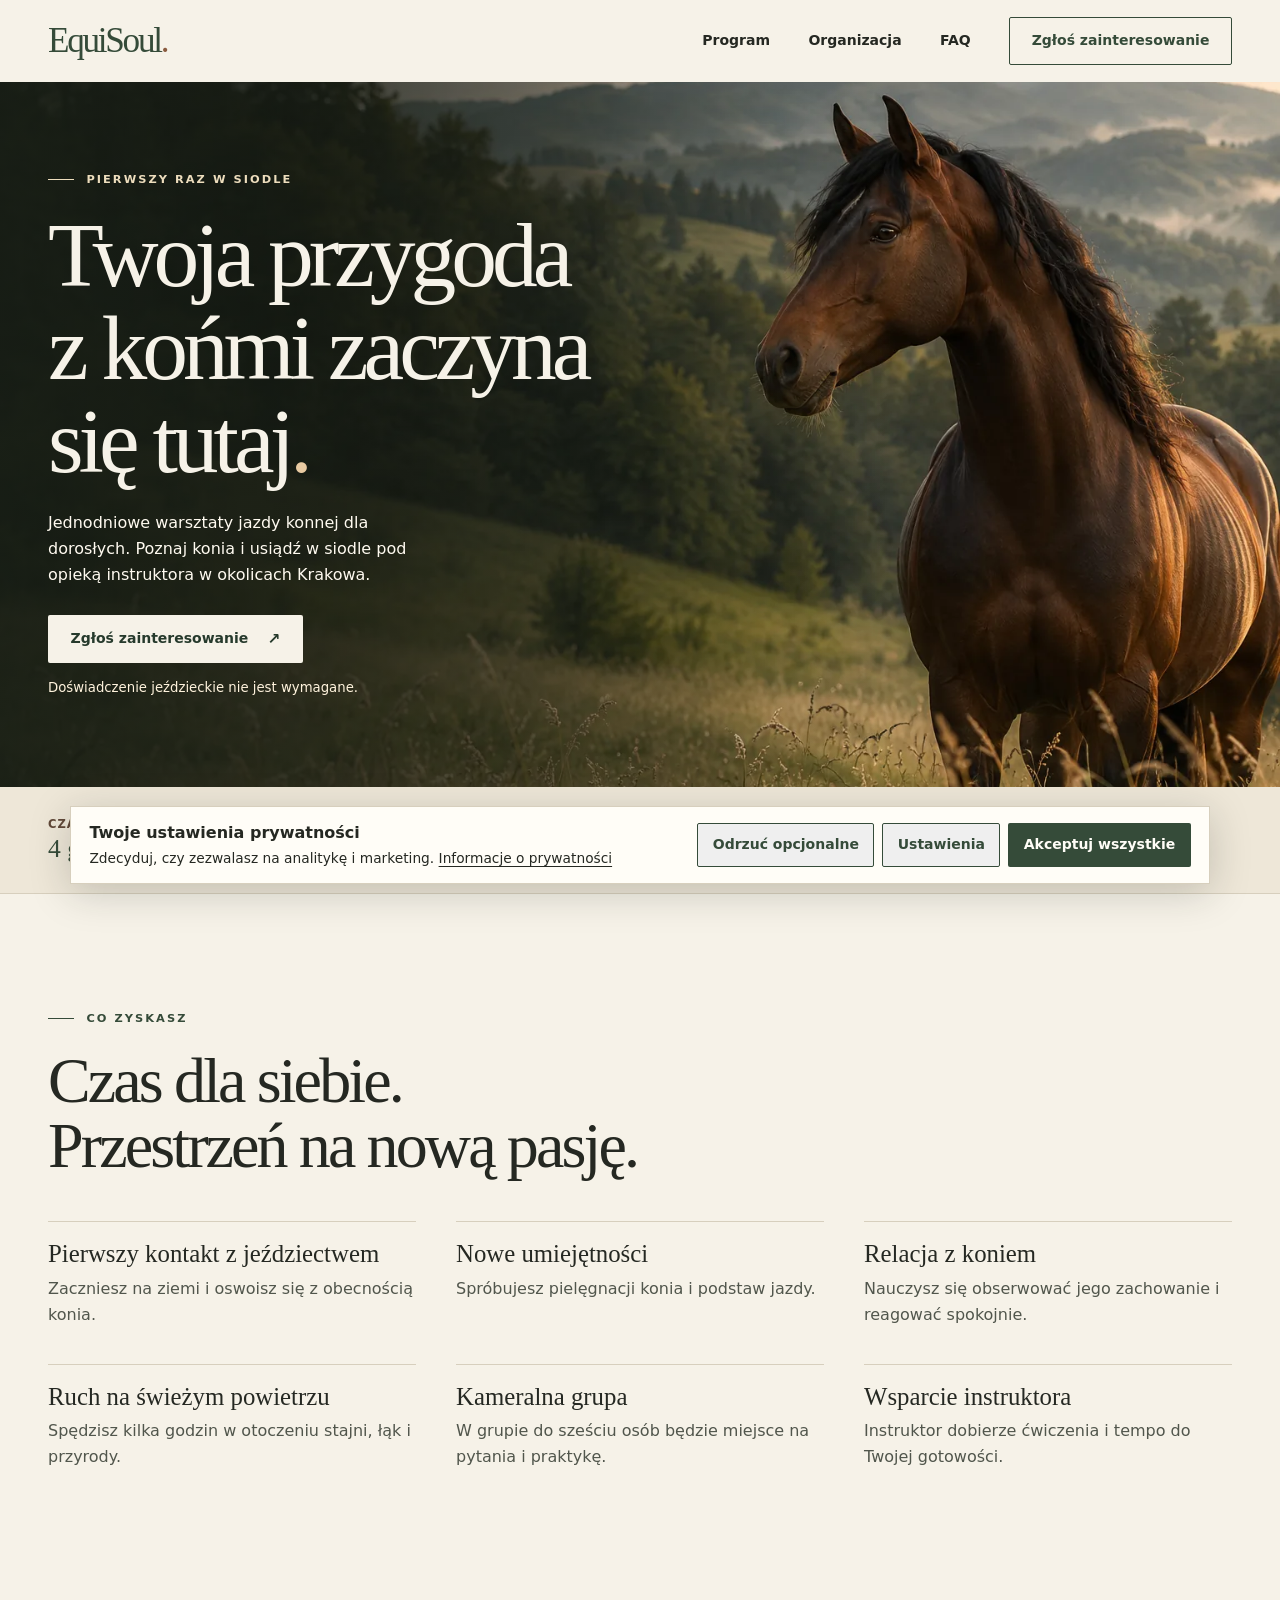
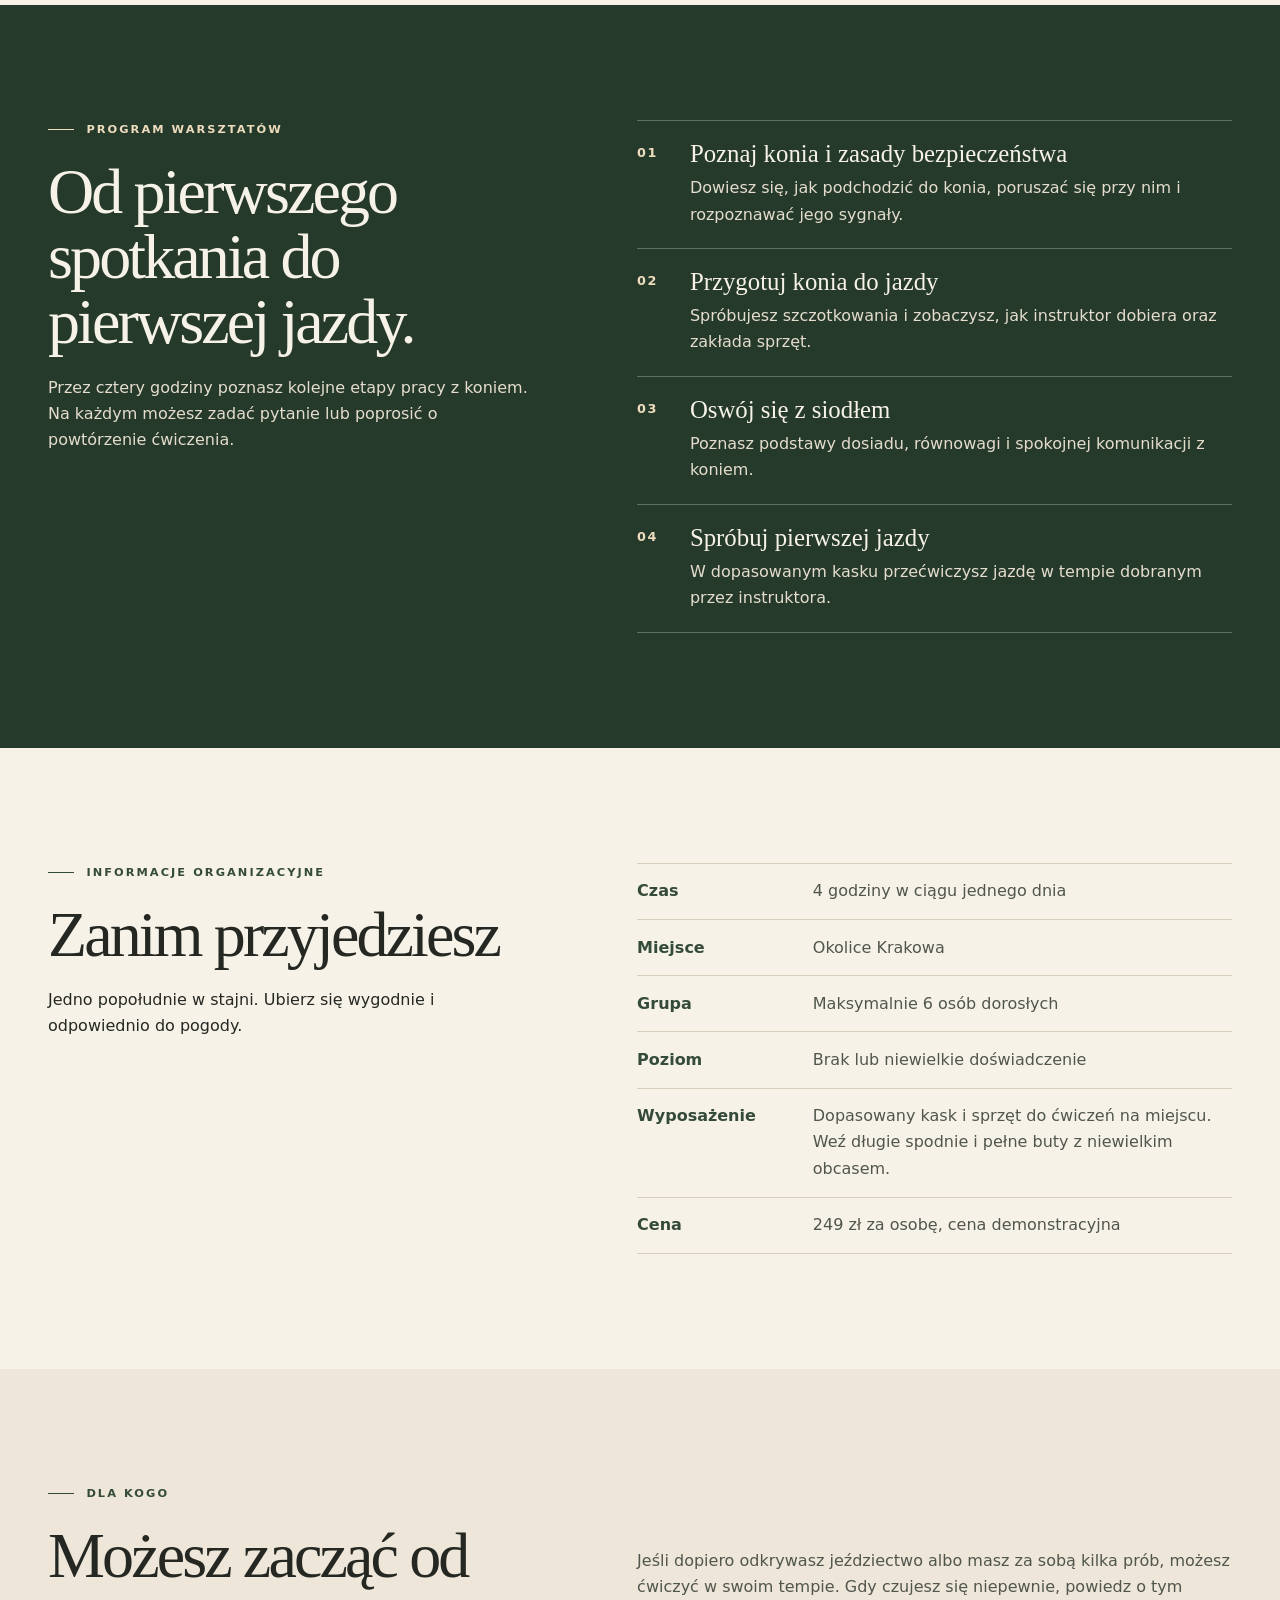
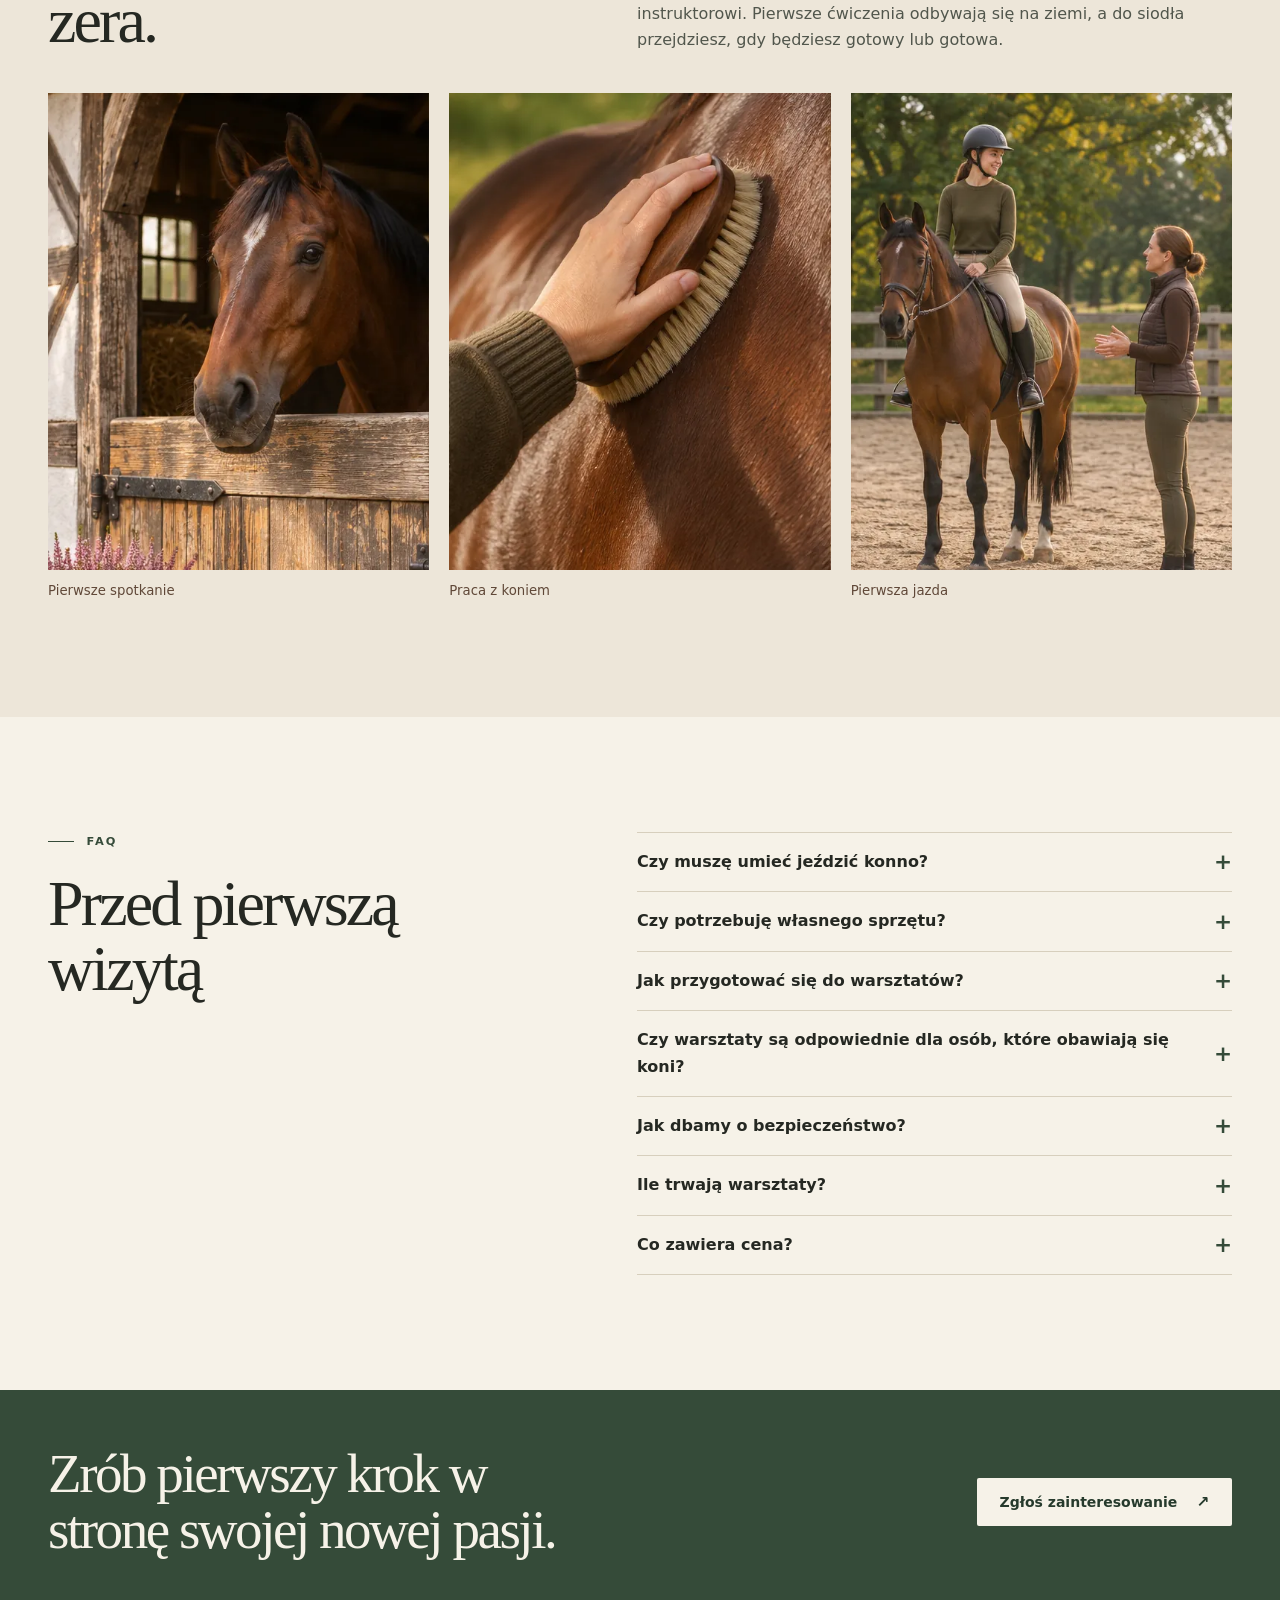
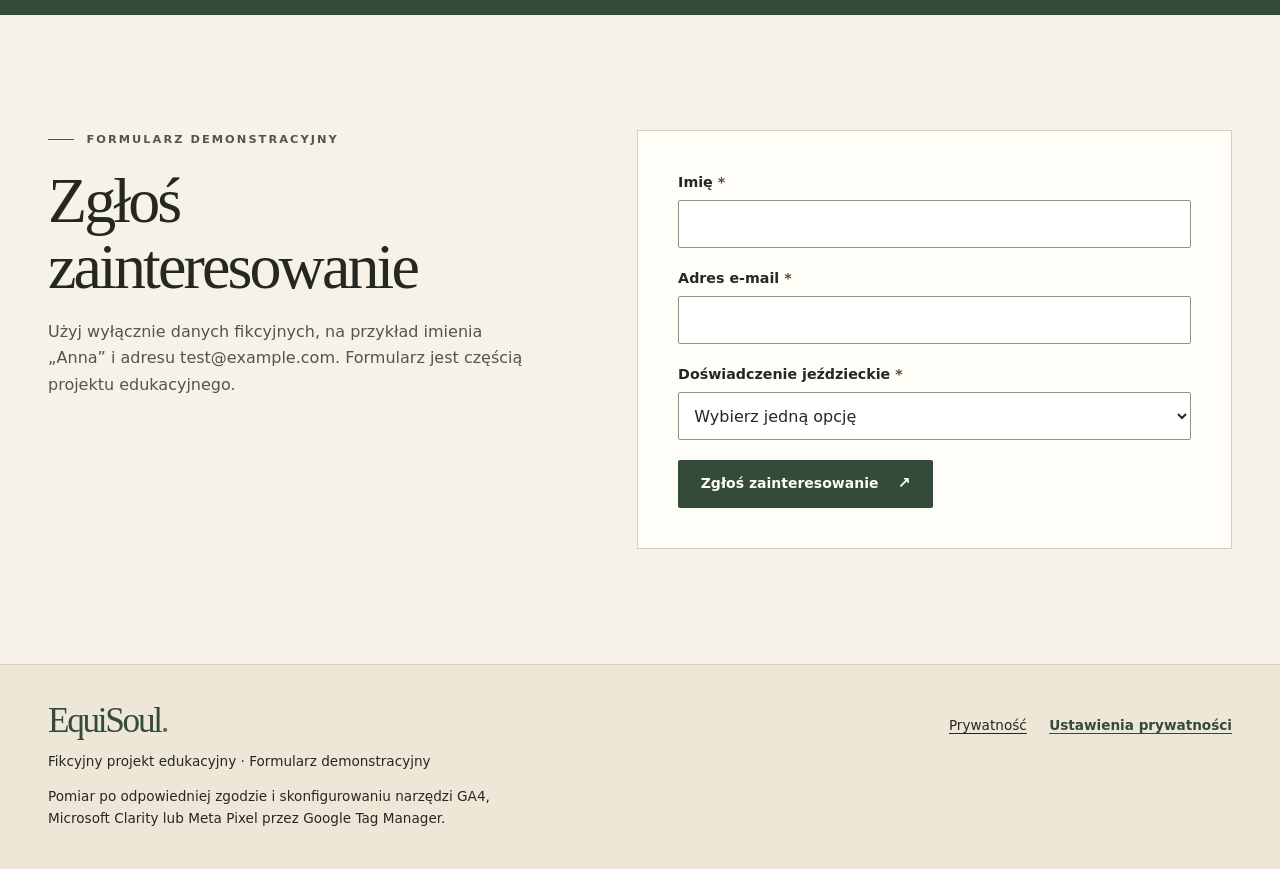
==== strona/index.html @ 5dee4f3e "Initial commit - EquiSoul project" ====
<!doctype html>
<html lang="pl">
<head>
  <meta charset="utf-8">
  <meta name="viewport" content="width=device-width, initial-scale=1">
  <meta name="description" content="Pierwszy raz w siodle to demonstracyjne warsztaty EquiSoul dla dorosłych początkujących. Poznaj konia i spróbuj jazdy w okolicach Krakowa.">
  <meta name="referrer" content="no-referrer">
  <meta http-equiv="Content-Security-Policy" content="form-action 'none'; base-uri 'none'; object-src 'none'">
  <title>Pierwszy raz w siodle | EquiSoul</title>
  <link rel="icon" href="assets/icons/favicon.svg" type="image/svg+xml">
  <link rel="stylesheet" href="css/style.css">
  <script defer src="js/config.js"></script>
  <script defer src="js/consent.js"></script>
  <script defer src="js/analytics.js"></script>
  <script defer src="js/main.js"></script>
  <script defer src="js/form.js"></script>
</head>
<body data-page="workshop">
  <a href="#tresc" class="skip">Przejdź do treści</a>
  <header class="site-header" id="poczatek">
    <div class="wrap header-inner">
      <a class="wordmark" href="./" aria-label="EquiSoul – strona główna">EquiSoul<span>.</span></a>
      <button class="menu-toggle" type="button" aria-expanded="false" aria-controls="navigation" hidden>Menu <span aria-hidden="true">☰</span></button>
      <nav class="site-nav" id="navigation" aria-label="Główna">
        <a href="#workshop_program">Program</a>
        <a href="#organizacja">Organizacja</a>
        <a href="#faq">FAQ</a>
        <a href="#zgloszenie" class="button button-outline" id="navigation_cta" data-cta-location="navigation">Zgłoś zainteresowanie</a>
      </nav>
    </div>
  </header>

  <main id="tresc" tabindex="-1">
    <section class="hero" aria-labelledby="hero-title">
      <picture class="hero-photo">
        <source media="(max-width: 620px)" srcset="assets/images/hero-mobile.webp">
        <img src="assets/images/hero.webp" width="1536" height="1024" alt="Gniady koń na łące wśród zielonych wzgórz" fetchpriority="high">
      </picture>
      <div class="wrap hero-inner">
        <p class="eyebrow on-dark"><span></span>Pierwszy raz w siodle</p>
        <h1 id="hero-title">Twoja przygoda<br class="desktop-break"> z końmi zaczyna<br class="desktop-break"> się tutaj<span>.</span></h1>
        <p class="hero-intro">Jednodniowe warsztaty jazdy konnej dla dorosłych. Poznaj konia i usiądź w siodle pod opieką instruktora w okolicach Krakowa.</p>
        <a href="#zgloszenie" class="button button-light" id="hero_cta" data-cta-location="hero"><span>Zgłoś zainteresowanie</span><span class="arrow" aria-hidden="true">↗</span></a>
        <p class="hero-note">Doświadczenie jeździeckie nie jest wymagane.</p>
      </div>
    </section>

    <div class="quick-facts">
      <dl class="wrap quick-grid">
        <div><dt>Czas trwania</dt><dd>4 godziny</dd></div>
        <div><dt>Lokalizacja</dt><dd>Okolice Krakowa</dd></div>
        <div><dt>Wielkość grupy</dt><dd>Do 6 osób</dd></div>
        <div><dt>Cena demonstracyjna</dt><dd>249 zł <small>/ os.</small></dd></div>
      </dl>
    </div>

    <section class="section wrap" aria-labelledby="benefits-title">
      <p class="eyebrow"><span></span>Co zyskasz</p>
      <h2 id="benefits-title">Czas dla siebie.<br> Przestrzeń na nową pasję.</h2>
      <ul class="benefits">
        <li><h3>Pierwszy kontakt z jeździectwem</h3><p>Zaczniesz na ziemi i oswoisz się z obecnością konia.</p></li>
        <li><h3>Nowe umiejętności</h3><p>Spróbujesz pielęgnacji konia i podstaw jazdy.</p></li>
        <li><h3>Relacja z koniem</h3><p>Nauczysz się obserwować jego zachowanie i reagować spokojnie.</p></li>
        <li><h3>Ruch na świeżym powietrzu</h3><p>Spędzisz kilka godzin w otoczeniu stajni, łąk i przyrody.</p></li>
        <li><h3>Kameralna grupa</h3><p>W grupie do sześciu osób będzie miejsce na pytania i praktykę.</p></li>
        <li><h3>Wsparcie instruktora</h3><p>Instruktor dobierze ćwiczenia i tempo do Twojej gotowości.</p></li>
      </ul>
    </section>

    <section class="section program" id="workshop_program" aria-labelledby="program-title">
      <div class="wrap split">
        <div>
          <p class="eyebrow on-dark"><span></span>Program warsztatów</p>
          <h2 id="program-title">Od pierwszego spotkania do pierwszej jazdy.</h2>
          <p>Przez cztery godziny poznasz kolejne etapy pracy z koniem. Na każdym możesz zadać pytanie lub poprosić o powtórzenie ćwiczenia.</p>
        </div>
        <ol class="timeline">
          <li><h3>Poznaj konia i zasady bezpieczeństwa</h3><p>Dowiesz się, jak podchodzić do konia, poruszać się przy nim i rozpoznawać jego sygnały.</p></li>
          <li><h3>Przygotuj konia do jazdy</h3><p>Spróbujesz szczotkowania i zobaczysz, jak instruktor dobiera oraz zakłada sprzęt.</p></li>
          <li><h3>Oswój się z siodłem</h3><p>Poznasz podstawy dosiadu, równowagi i spokojnej komunikacji z koniem.</p></li>
          <li><h3>Spróbuj pierwszej jazdy</h3><p>W dopasowanym kasku przećwiczysz jazdę w tempie dobranym przez instruktora.</p></li>
        </ol>
      </div>
    </section>

    <section class="section wrap split" id="organizacja" aria-labelledby="details-title">
      <div>
        <p class="eyebrow"><span></span>Informacje organizacyjne</p>
        <h2 id="details-title">Zanim przyjedziesz</h2>
        <p>Jedno popołudnie w stajni. Ubierz się wygodnie i odpowiednio do pogody.</p>
      </div>
      <dl class="details">
        <div><dt>Czas</dt><dd>4 godziny w ciągu jednego dnia</dd></div>
        <div><dt>Miejsce</dt><dd>Okolice Krakowa</dd></div>
        <div><dt>Grupa</dt><dd>Maksymalnie 6 osób dorosłych</dd></div>
        <div><dt>Poziom</dt><dd>Brak lub niewielkie doświadczenie</dd></div>
        <div><dt>Wyposażenie</dt><dd>Dopasowany kask i sprzęt do ćwiczeń na miejscu. Weź długie spodnie i pełne buty z niewielkim obcasem.</dd></div>
        <div><dt>Cena</dt><dd>249 zł za osobę, cena demonstracyjna</dd></div>
      </dl>
    </section>

    <section class="section gallery-section" aria-labelledby="audience-title">
      <div class="wrap">
        <div class="split audience">
          <div>
            <p class="eyebrow"><span></span>Dla kogo</p>
            <h2 id="audience-title">Możesz zacząć od zera.</h2>
          </div>
          <p>Jeśli dopiero odkrywasz jeździectwo albo masz za sobą kilka prób, możesz ćwiczyć w swoim tempie. Gdy czujesz się niepewnie, powiedz o tym instruktorowi. Pierwsze ćwiczenia odbywają się na ziemi, a do siodła przejdziesz, gdy będziesz gotowy lub gotowa.</p>
        </div>
        <div class="gallery" aria-label="Galeria warsztatów">
          <figure><img src="assets/images/stajnia.webp" width="512" height="1024" loading="lazy" decoding="async" alt="Gniady koń wyglądający z drewnianego boksu stajni"><figcaption>Pierwsze spotkanie</figcaption></figure>
          <figure><img src="assets/images/pielegnacja.webp" width="512" height="1024" loading="lazy" decoding="async" alt="Dłoń trzymająca szczotkę przy sierści konia"><figcaption>Praca z koniem</figcaption></figure>
          <figure><img src="assets/images/jazda.webp" width="512" height="1024" loading="lazy" decoding="async" alt="Dorosła osoba w kasku jeździeckim na koniu i instruktor obok na placu"><figcaption>Pierwsza jazda</figcaption></figure>
        </div>
      </div>
    </section>

    <section class="section wrap split" id="faq" aria-labelledby="faq-title">
      <div>
        <p class="eyebrow"><span></span>FAQ</p>
        <h2 id="faq-title">Przed pierwszą wizytą</h2>
      </div>
      <div class="faq">
        <details><summary>Czy muszę umieć jeździć konno?</summary><p>Możesz wziąć udział bez doświadczenia. Zaczynamy od kontaktu z koniem na ziemi i krok po kroku przechodzimy do jazdy.</p></details>
        <details><summary>Czy potrzebuję własnego sprzętu?</summary><p>Na miejscu otrzymasz dopasowany kask i wyposażenie do ćwiczeń. Zabierz odpowiednie ubranie i buty.</p></details>
        <details><summary>Jak przygotować się do warsztatów?</summary><p>Weź długie spodnie, pełne buty z niewielkim obcasem, odzież na zmianę pogody i wodę.</p></details>
        <details><summary>Czy warsztaty są odpowiednie dla osób, które obawiają się koni?</summary><p>Tak. Powiedz instruktorowi, czego się obawiasz. Możesz najpierw obserwować i zdecydować, kiedy podjąć kolejne ćwiczenie.</p></details>
        <details><summary>Jak dbamy o bezpieczeństwo?</summary><p>Instruktor pokazuje zasady podejścia do konia i nadzoruje ćwiczenia. Do jazdy zakładasz dopasowany i zapięty kask.</p></details>
        <details><summary>Ile trwają warsztaty?</summary><p>Cały program trwa około czterech godzin i odbywa się jednego dnia.</p></details>
        <details><summary>Co zawiera cena?</summary><p>Demonstracyjna cena 249 zł obejmuje cały program, opiekę instruktora oraz sprzęt udostępniany na miejscu.</p></details>
      </div>
    </section>

    <section class="closing" aria-labelledby="closing-title">
      <div class="wrap closing-inner">
        <h2 id="closing-title">Zrób pierwszy krok w stronę swojej nowej pasji.</h2>
        <a href="#zgloszenie" class="button button-light" id="bottom_cta" data-cta-location="bottom"><span>Zgłoś zainteresowanie</span><span class="arrow" aria-hidden="true">↗</span></a>
      </div>
    </section>

    <section class="section wrap split signup" id="zgloszenie" aria-labelledby="signup-title" data-clarity-mask="True">
      <div>
        <p class="eyebrow"><span></span>Formularz demonstracyjny</p>
        <h2 id="signup-title" tabindex="-1">Zgłoś zainteresowanie</h2>
        <p id="form-note">Użyj wyłącznie danych fikcyjnych, na przykład imienia „Anna” i adresu test@example.com. Formularz jest częścią projektu edukacyjnego.</p>
      </div>
      <div class="form-panel">
        <noscript><p>Aby przetestować formularz, włącz JavaScript.</p></noscript>
        <form id="workshop_interest_form" method="post" autocomplete="off" novalidate aria-describedby="form-note">
          <fieldset disabled>
            <legend class="sr-only">Dane demonstracyjne</legend>
            <div class="field">
              <label for="first-name">Imię <span aria-hidden="true">*</span></label>
              <input id="first-name" type="text" autocomplete="off" required maxlength="80" aria-describedby="first-name-error">
              <p class="field-error" id="first-name-error" hidden></p>
            </div>
            <div class="field">
              <label for="email">Adres e-mail <span aria-hidden="true">*</span></label>
              <input id="email" type="email" inputmode="email" autocomplete="off" required maxlength="254" aria-describedby="email-error">
              <p class="field-error" id="email-error" hidden></p>
            </div>
            <div class="field">
              <label for="experience">Doświadczenie jeździeckie <span aria-hidden="true">*</span></label>
              <select id="experience" required aria-describedby="experience-error">
                <option value="">Wybierz jedną opcję</option>
                <option value="none">Brak doświadczenia</option>
                <option value="little">Niewielkie doświadczenie</option>
                <option value="regular">Regularna jazda konna</option>
              </select>
              <p class="field-error" id="experience-error" hidden></p>
            </div>
            <button class="button button-solid" type="submit">Zgłoś zainteresowanie <span class="arrow" aria-hidden="true">↗</span></button>
          </fieldset>
        </form>
        <div id="form-success" class="confirmation" tabindex="-1" hidden>
          <h3>Zgłoszenie demonstracyjne ukończone</h3>
          <p>Dziękujemy za zainteresowanie warsztatami EquiSoul! Formularz demonstracyjny został poprawnie uzupełniony. Żadne dane osobowe nie zostały wysłane.</p>
        </div>
      </div>
    </section>
  </main>

  <footer class="site-footer">
    <div class="wrap footer-inner">
      <div>
        <a class="wordmark" href="#poczatek">EquiSoul<span>.</span></a>
        <p>Fikcyjny projekt edukacyjny · Formularz demonstracyjny</p>
        <p>Pomiar po odpowiedniej zgodzie i skonfigurowaniu narzędzi GA4, Microsoft Clarity lub Meta Pixel przez Google Tag Manager.</p>
      </div>
      <div class="footer-links">
        <a href="privacy.html">Prywatność</a>
        <button class="text-button" type="button" data-consent-open hidden>Ustawienia prywatności</button>
      </div>
    </div>
  </footer>
</body>
</html>
---- strona/css/style.css ----
:root {
  color-scheme: light;
  --green: #354b39;
  --dark-green: #263a2c;
  --cream: #f6f2e8;
  --paper: #fffdf7;
  --sand: #b9a58b;
  --brown: #604838;
  --ink: #252822;
  --muted: #51564c;
  --line: #d7cfbd;
  --serif: "Baskerville", "Georgia", serif;
  --sans: "Inter", system-ui, sans-serif;
  --wrap: 1232px;
}
*, *::before, *::after { box-sizing: border-box; }
html { scroll-behavior: smooth; scroll-padding-top: 1.25rem; }
body { margin: 0; background: var(--cream); color: var(--ink); font: 1rem/1.65 var(--sans); }
h1, h2, h3, p, dl, dd, figure { margin: 0; }
h1, h2, h3 { font-family: var(--serif); font-weight: 500; line-height: 1.02; }
h2 { font-size: clamp(2.6rem, 5vw, 4.65rem); letter-spacing: -.045em; }
h3 { font-size: 1.55rem; }
a { color: inherit; text-underline-offset: .25em; }
button, input, select { font: inherit; }
button, summary { cursor: pointer; }
img { display: block; width: 100%; height: auto; }
[hidden] { display: none !important; }
:focus-visible { outline: 2px solid #8c481e; outline-offset: 4px; }
.hero :focus-visible, .closing :focus-visible { outline-color: var(--cream); }
.wrap { width: min(calc(100% - 6rem), var(--wrap)); margin-inline: auto; }
.section { padding-block: clamp(4.75rem, 9vw, 8rem); }
.section h2 + p { margin-top: 1.25rem; }
.split { display: grid; grid-template-columns: .9fr 1.1fr; gap: clamp(2.25rem, 8vw, 8rem); align-items: start; }
.sr-only, .skip:not(:focus) { position: absolute; width: 1px; height: 1px; overflow: hidden; clip-path: inset(50%); white-space: nowrap; }
.skip:focus { position: absolute; z-index: 5; left: 1rem; top: 1rem; padding: .75rem; background: var(--paper); }
.eyebrow { display: flex; gap: .75rem; align-items: center; margin-bottom: 1.25rem; color: var(--green); font-size: .71rem; font-weight: 700; letter-spacing: .18em; text-transform: uppercase; }
.eyebrow span { width: 1.65rem; height: 1px; background: currentColor; flex: none; }
.on-dark { color: #edddbd; }
.site-header { position: relative; z-index: 1; background: var(--cream); }
.header-inner { display: flex; min-height: 82px; align-items: center; justify-content: space-between; gap: 1rem; }
.wordmark { color: var(--green); font: 500 2.2rem/.9 var(--serif); text-decoration: none; letter-spacing: -.065em; }
.wordmark span { color: #8a5b3e; }
.site-nav { display: flex; align-items: center; gap: clamp(1rem, 3vw, 2.75rem); }
.site-nav > a { font-size: .875rem; text-decoration: none; font-weight: 600; }
.site-nav > a:not(.button):hover { text-decoration: underline; }
.menu-toggle, .text-button { color: var(--green); border: 0; padding: .55rem 0; background: none; font-weight: 650; }
.menu-toggle span { margin-left: .45rem; }
.text-button { text-decoration: underline; text-underline-offset: .25em; }
.button { display: inline-flex; justify-content: center; align-items: center; gap: 1.2rem; min-height: 48px; padding: .75rem 1.35rem; border: 1px solid transparent; border-radius: 2px; font-size: .875rem; line-height: 1.25; font-weight: 700; text-decoration: none; transition: background-color .16s ease, color .16s ease; }
.button-outline { border-color: var(--green); color: var(--green); }
.button-outline:hover, .button-solid { background: var(--green); color: var(--paper); }
.button-solid:hover { background: var(--dark-green); }
.button-light { background: var(--cream); color: var(--dark-green); }
.button-light:hover { background: #e9dfcb; }
.arrow { font-size: 1.1em; }
.hero { position: relative; display: grid; isolation: isolate; align-items: center; min-height: clamp(575px, 72vh, 770px); overflow: hidden; color: var(--cream); background: #2c3025; }
.hero-photo, .hero::after { position: absolute; inset: 0; z-index: -1; }
.hero-photo img { width: 100%; height: 100%; object-fit: cover; object-position: 50% 22%; }
.hero::after { content: ""; background: linear-gradient(90deg, #1b2219c9 0%, #1b22195e 44%, transparent 70%); }
.hero-inner { padding-block: 5.5rem; }
.hero h1 { max-width: 14ch; margin-bottom: 1.3rem; font-size: clamp(4.25rem, 7.15vw, 7rem); letter-spacing: -.055em; }
.hero h1 span { color: #e8caa2; }
.hero-intro { max-width: 40ch; margin-bottom: 1.65rem; color: #fffaf0; }
.hero-note { margin-top: .85rem; font-size: .83rem; color: #fff3dd; }
.quick-facts { background: #eee7d8; border-bottom: 1px solid var(--line); }
.quick-grid { display: grid; grid-template-columns: repeat(4, 1fr); padding-block: 1.55rem; }
.quick-grid > div { padding: .25rem 1.5rem; border-left: 1px solid #c8bda8; }
.quick-grid > div:first-child { padding-left: 0; border: 0; }
.quick-grid dt { color: var(--brown); font-size: .72rem; font-weight: 700; text-transform: uppercase; letter-spacing: .085em; }
.quick-grid dd { color: var(--green); font: 500 clamp(1.4rem, 2vw, 2rem)/1.15 var(--serif); }
.quick-grid small { font: 600 .77rem var(--sans); }
.benefits { display: grid; grid-template-columns: repeat(3, 1fr); gap: 1rem 2.5rem; padding: 0; margin: 2.7rem 0 0; list-style: none; }
.benefits li { padding-block: 1.2rem; border-top: 1px solid var(--line); }
.benefits p, .timeline p { margin-top: .55rem; }
.benefits p, .audience > p, .details dd, .signup > div > p { color: var(--muted); }
.program { background: var(--dark-green); color: var(--cream); }
.program p:not(.eyebrow) { color: #e4ddcd; }
.timeline { list-style: none; counter-reset: stage; margin: 0; padding: 0; }
.timeline li { counter-increment: stage; border-top: 1px solid #ffffff45; padding: 1.25rem 0 1.25rem 3.3rem; position: relative; }
.timeline li::before { content: counter(stage, decimal-leading-zero); position: absolute; left: 0; top: 1.3rem; color: #edddbd; font-size: .8rem; font-weight: 700; letter-spacing: .12em; }
.timeline li:last-child { border-bottom: 1px solid #ffffff45; }
.details div { display: grid; grid-template-columns: minmax(6.1rem, 1fr) 2.5fr; gap: .5rem; border-top: 1px solid var(--line); padding: .9rem 0; }
.details div:last-child { border-bottom: 1px solid var(--line); }
.details dt { color: var(--green); font-weight: 700; }
.gallery-section { background: #ede6d9; }
.audience { align-items: end; }
.gallery { display: grid; grid-template-columns: repeat(3, 1fr); gap: 1.25rem; margin-top: 2.5rem; }
.gallery img { aspect-ratio: 4/5; object-fit: cover; }
.gallery figure:last-child img { object-position: center 40%; }
figcaption { padding-top: .6rem; color: var(--brown); font-size: .83rem; }
.faq details { border-top: 1px solid var(--line); }
.faq details:last-child { border-bottom: 1px solid var(--line); }
.faq summary { list-style: none; display: flex; align-items: center; justify-content: space-between; gap: 1rem; padding-block: 1rem; font-weight: 650; }
.faq summary::-webkit-details-marker { display: none; }
.faq summary::after { content: "+" / ""; color: var(--green); font-size: 1.35rem; line-height: 1; }
.faq details[open] summary::after { content: "−" / ""; }
.faq details p { color: var(--muted); padding-bottom: 1rem; }
.closing { background: var(--green); color: var(--cream); }
.closing-inner { display: flex; align-items: center; justify-content: space-between; gap: 2rem; padding-block: 3.5rem; }
.closing h2 { max-width: 19ch; font-size: clamp(2.4rem, 4.3vw, 3.8rem); }
.closing .button { flex: none; }
.form-panel { background: var(--paper); border: 1px solid var(--line); padding: clamp(1.25rem, 4vw, 2.5rem); }
.form-panel fieldset { border: 0; padding: 0; margin: 0; min-inline-size: 0; }
.field { margin-bottom: 1.2rem; }
.field label { display: block; margin-bottom: .35rem; font-size: .89rem; font-weight: 700; }
.field label span { color: var(--brown); }
.field input, .field select { display: block; width: 100%; min-height: 48px; padding: .6rem .7rem; color: var(--ink); border: 1px solid #8f9184; border-radius: 2px; background: #fff; }
.field [aria-invalid="true"] { border-color: #a02925; }
.field-error { margin-top: .3rem; color: #932420; font-size: .85rem; }
.confirmation h3 { color: var(--green); margin-bottom: .75rem; }
.site-footer { border-top: 1px solid var(--line); background: #eee7d8; }
.footer-inner { display: flex; justify-content: space-between; gap: 1.5rem; padding-block: 2.5rem; font-size: .85rem; }
.footer-inner p { margin-top: .75rem; max-width: 58ch; }
.footer-links { display: flex; gap: 1.4rem; align-items: start; flex-wrap: wrap; }
.footer-links > a { padding: .55rem 0; }
.prose { max-width: 750px; }
.prose h1 { font-size: clamp(3rem, 7vw, 5rem); margin-bottom: 1.3rem; }
.prose h2 { margin-top: 2rem; font-size: 2.35rem; }
.prose p + p { margin-top: 1rem; }
.consent-banner { color: var(--ink); background: var(--paper); position: fixed; z-index: 3; left: 1rem; right: 1rem; bottom: 1rem; width: min(calc(100% - 2rem), 1140px); max-height: 45vh; overflow: auto; margin-inline: auto; border: 1px solid var(--line); box-shadow: 0 8px 40px #1d241d35; padding: .85rem 1.15rem; display: flex; align-items: center; justify-content: space-between; gap: .75rem 1.5rem; flex-wrap: wrap; }
.consent-banner p { font-size: .86rem; }
.consent-actions { display: flex; gap: .5rem; align-items: center; flex-wrap: wrap; }
.consent-actions .button { min-height: 44px; padding: .55rem .9rem; }
.consent-dialog { width: min(calc(100% - 2rem), 540px); max-height: calc(100% - 2rem); color: var(--ink); background: var(--paper); border: 1px solid var(--line); padding: clamp(1.25rem, 4vw, 2rem); }
.consent-dialog::backdrop { background: #19251ccc; }
.consent-dialog h2 { font-size: 2.45rem; margin-bottom: .8rem; }
.consent-option { display: block; margin-block: .9rem; }
.consent-option input { accent-color: var(--green); margin-right: .45rem; }
.consent-option small { display: block; padding-left: 1.5rem; }
@media (max-width: 850px) {
  .wrap { width: calc(100% - 3rem); }
  .hero h1 { font-size: clamp(3.7rem, 9vw, 6rem); }
  .section .split, .section.split { gap: 2.25rem; }
}
@media (max-width: 700px) {
  .wrap { width: calc(100% - 2.5rem); }
  .header-inner { min-height: 68px; flex-wrap: wrap; }
  .menu-toggle:not([hidden]) { display: inline-flex; }
  .site-nav { flex-basis: 100%; flex-wrap: wrap; padding-bottom: 1rem; gap: .75rem 1.25rem; }
  .site-header.is-enhanced .site-nav:not(.is-open) { display: none; }
  .section .split, .section.split, .split { grid-template-columns: 1fr; }
  .benefits, .quick-grid { grid-template-columns: repeat(2, 1fr); }
  .quick-grid > div { padding: .55rem .75rem; }
  .quick-grid > div:nth-child(odd) { padding-left: 0; border-left: 0; }
  .closing-inner, .footer-inner { align-items: flex-start; flex-direction: column; }
}
@media (max-width: 620px) {
  .hero { min-height: auto; align-items: end; }
  .hero-photo img { object-position: 58% 35%; }
  .hero::after { background: linear-gradient(0deg, #1c251bee, #1c251bc9 44%, #1c251b0a 78%); }
  .hero-inner { padding-top: clamp(14rem, 60vw, 19rem); padding-bottom: 2.5rem; }
  .hero h1 { font-size: clamp(3rem, 11vw, 4.4rem); max-width: 11ch; }
  .desktop-break { display: none; }
  .gallery { gap: .65rem; }
  .gallery img { aspect-ratio: 3/5; }
  .gallery figcaption { font-size: .75rem; line-height: 1.35; }
}
@media (max-width: 365px) {
  .benefits { grid-template-columns: 1fr; }
  .consent-actions .button { min-height: 40px; }
}
@media (prefers-reduced-motion: reduce) {
  html { scroll-behavior: auto; }
  *, *::before, *::after { transition-duration: 0s !important; animation-duration: 0s !important; }
}
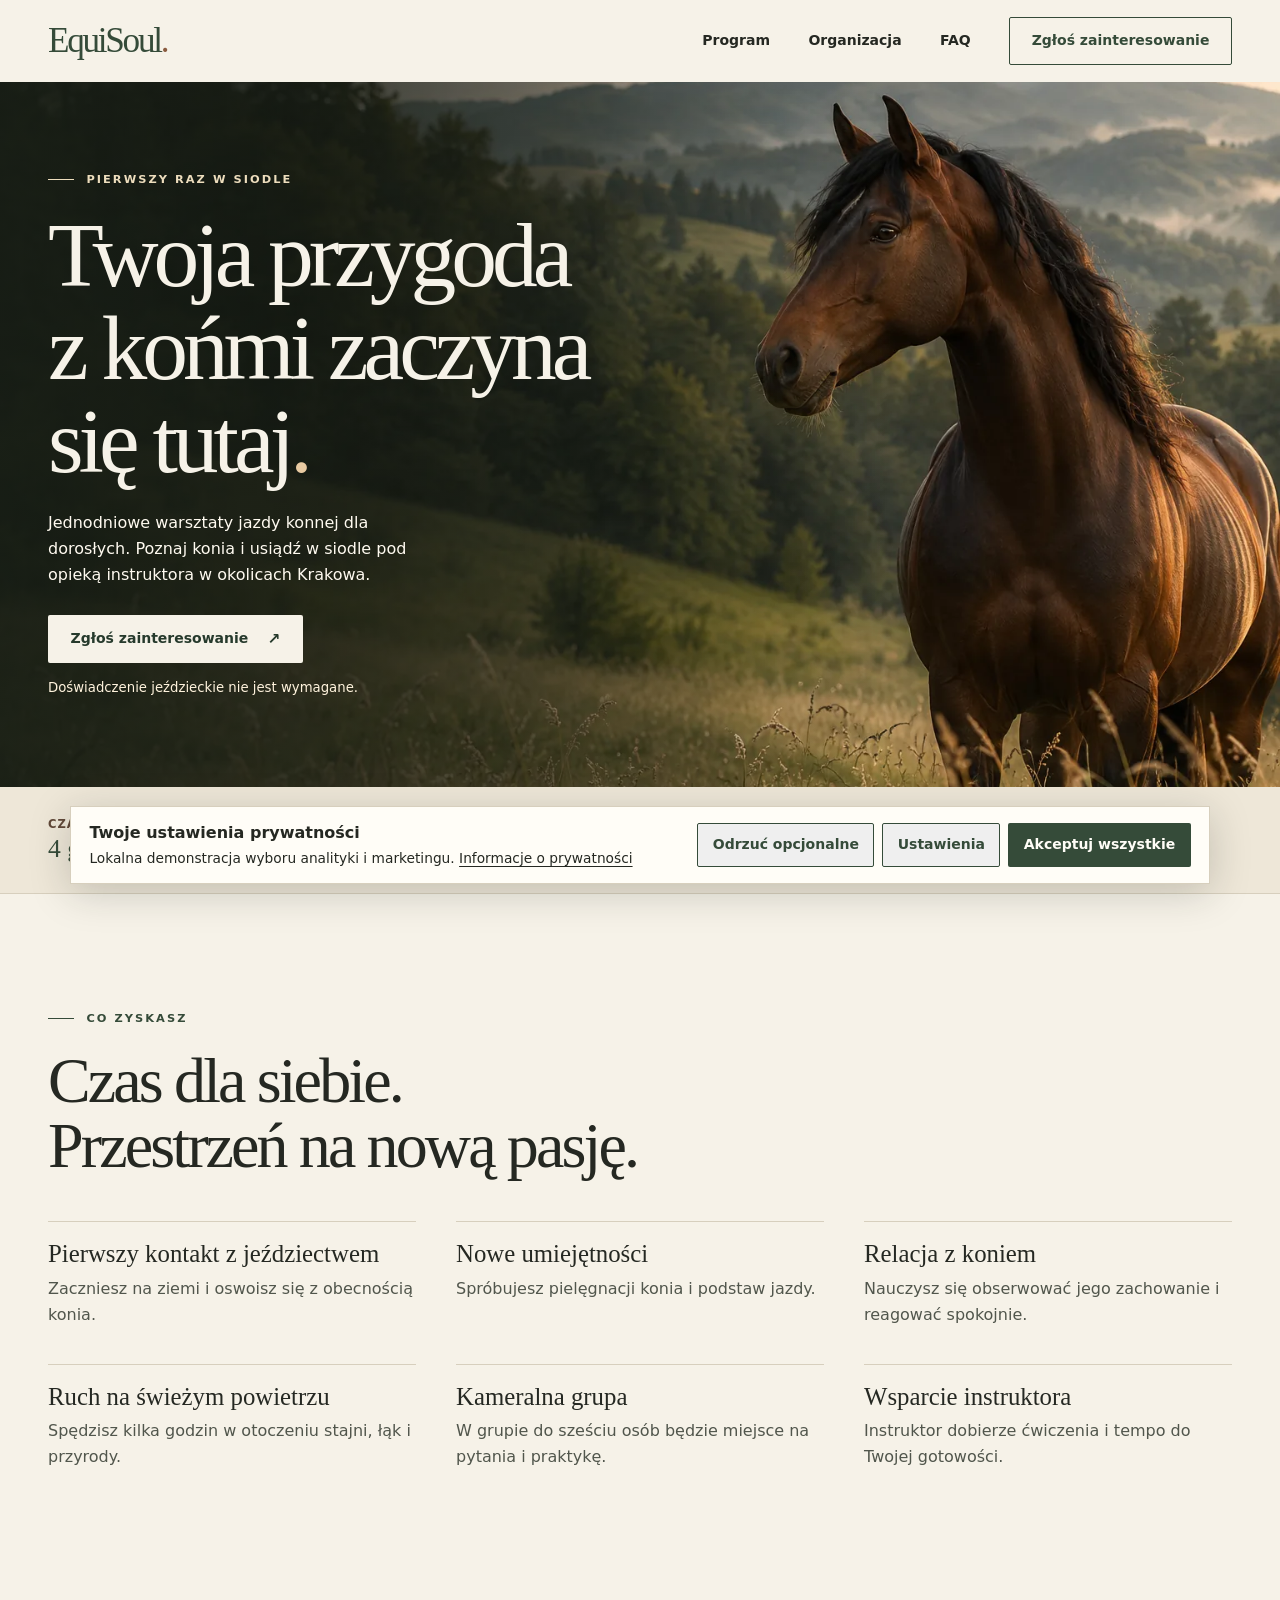
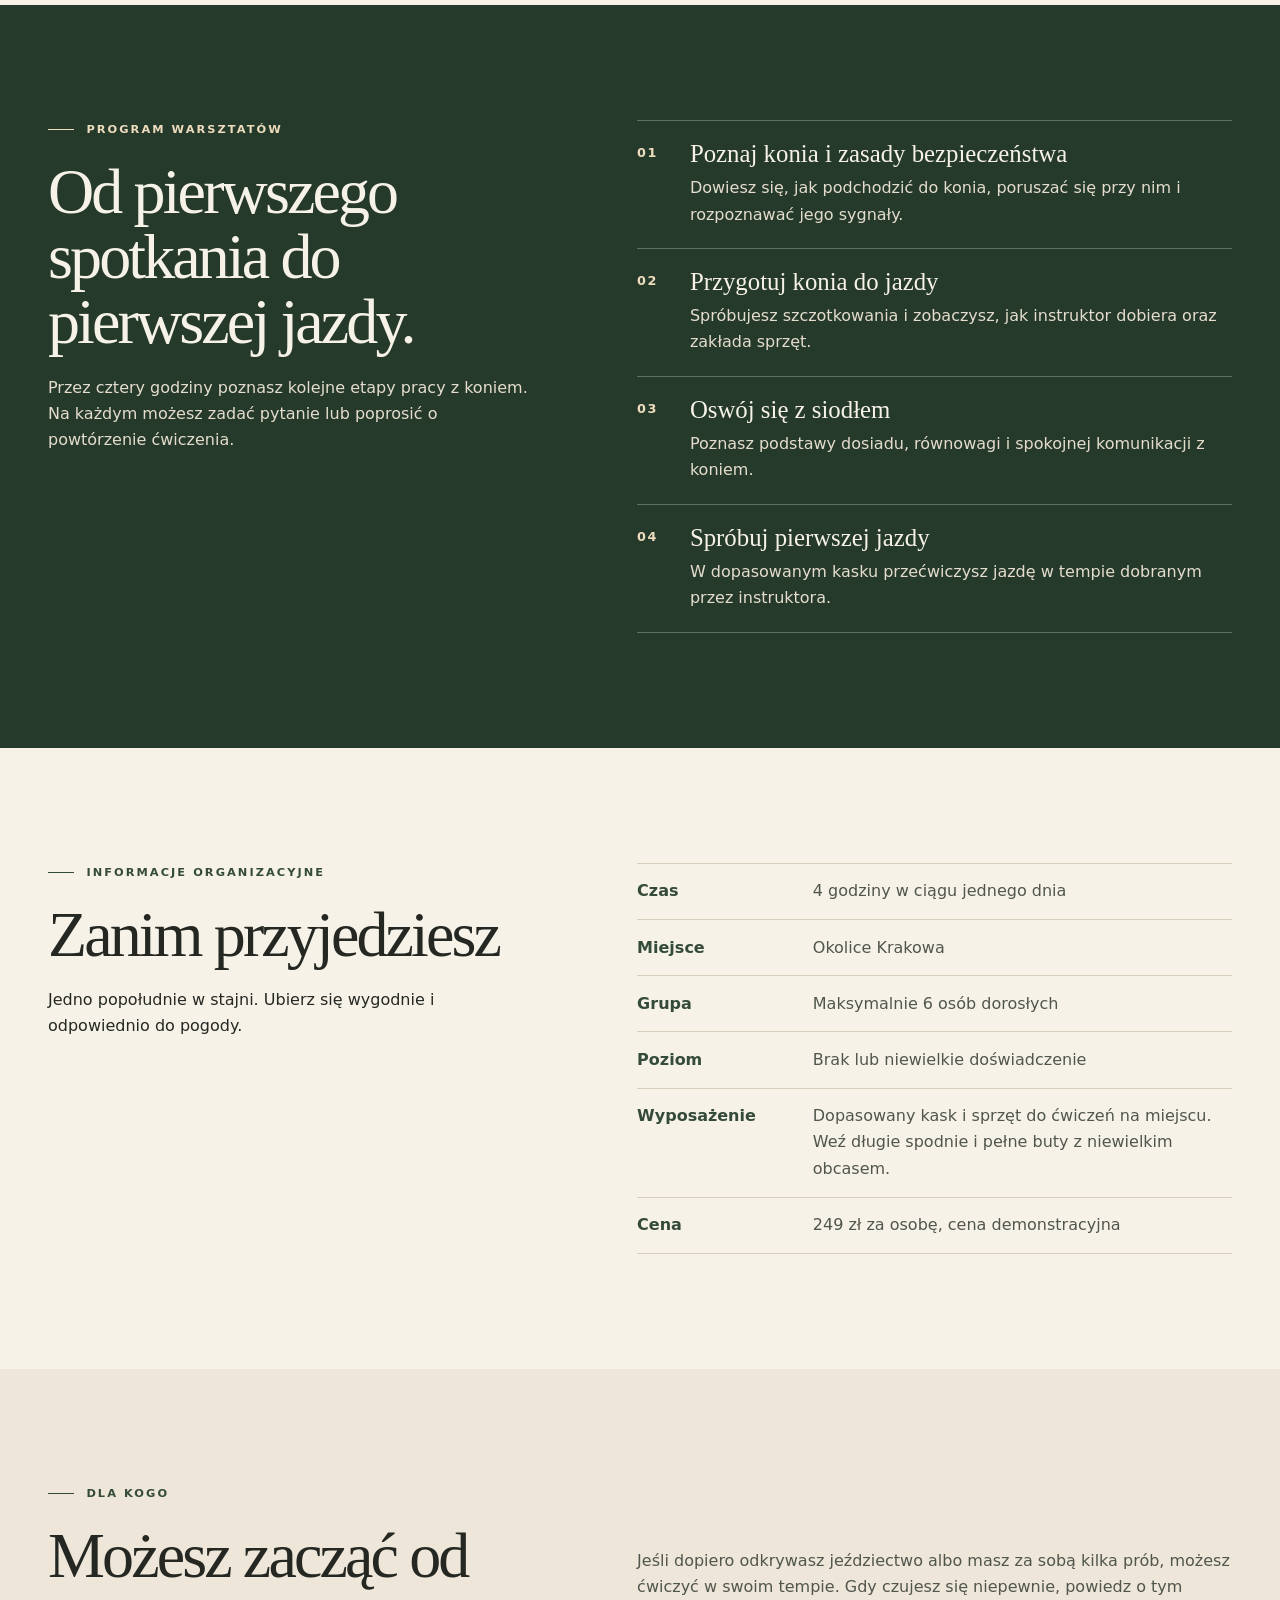
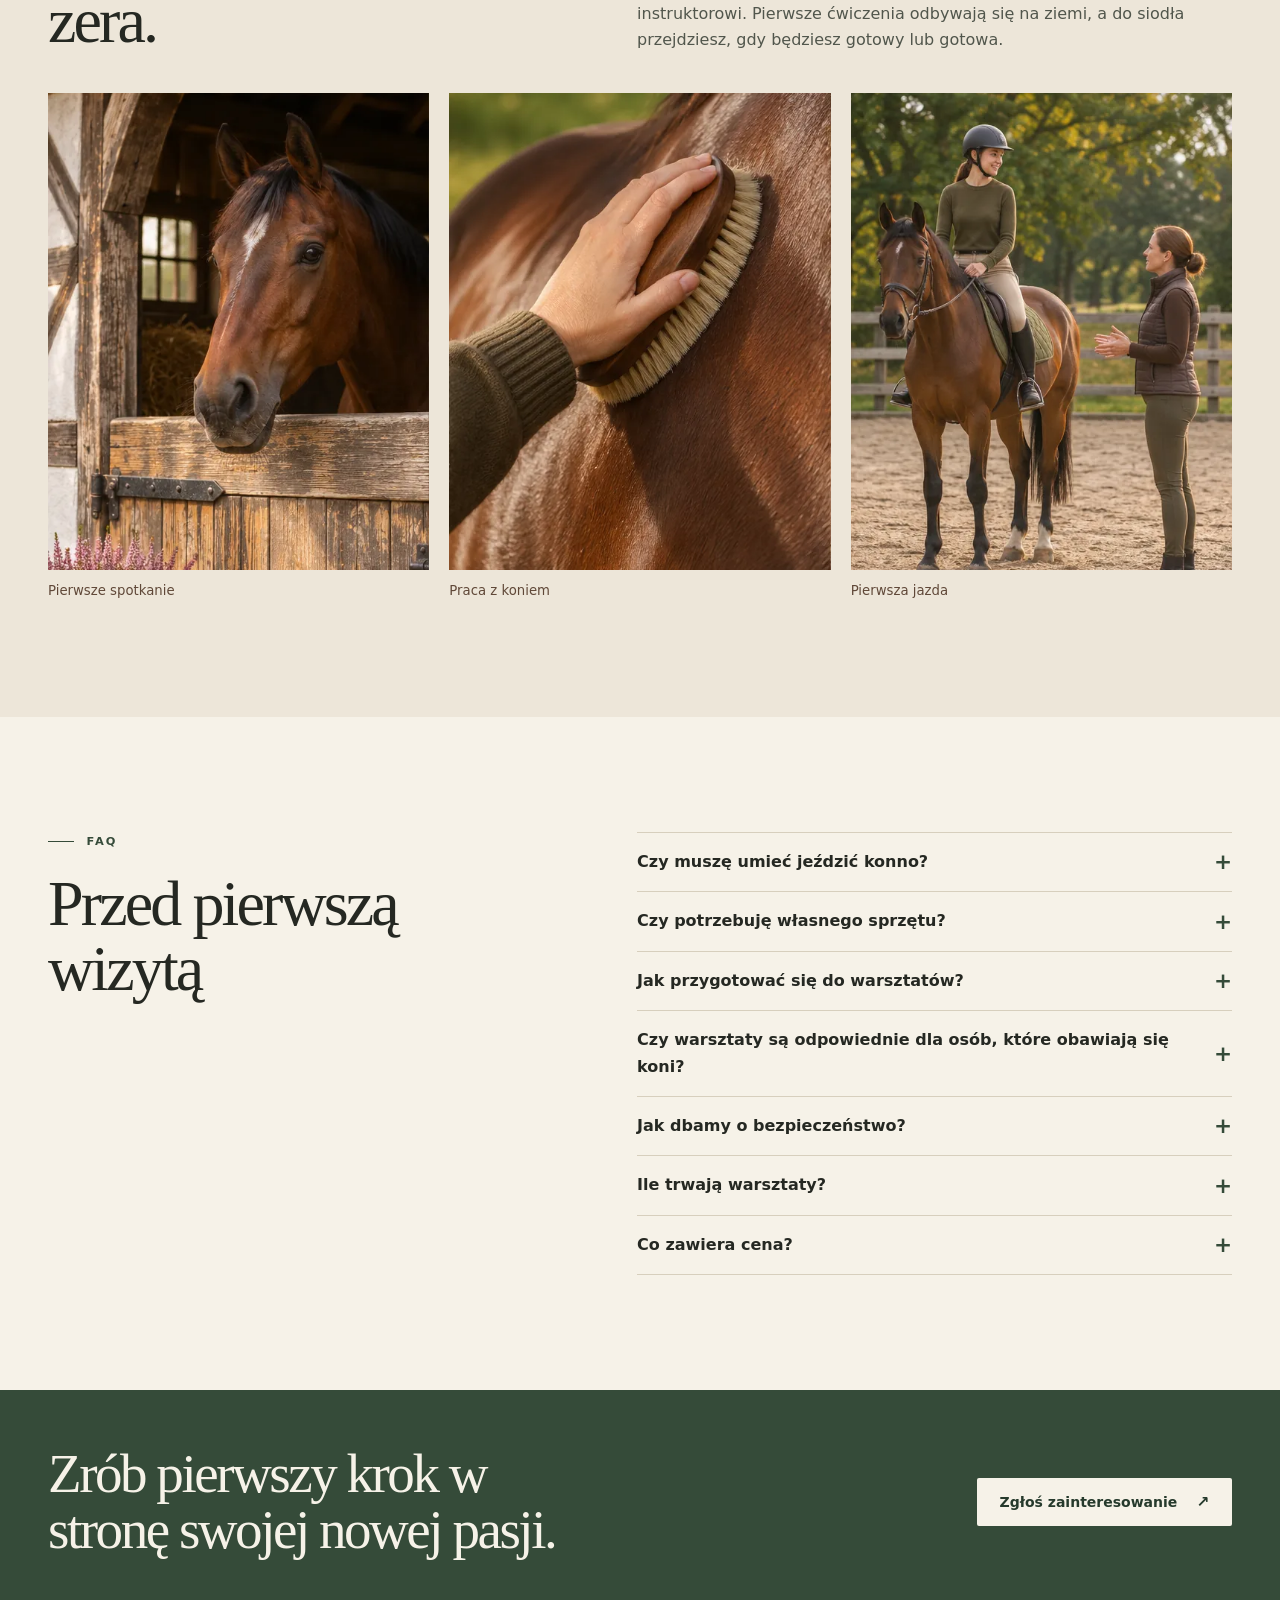
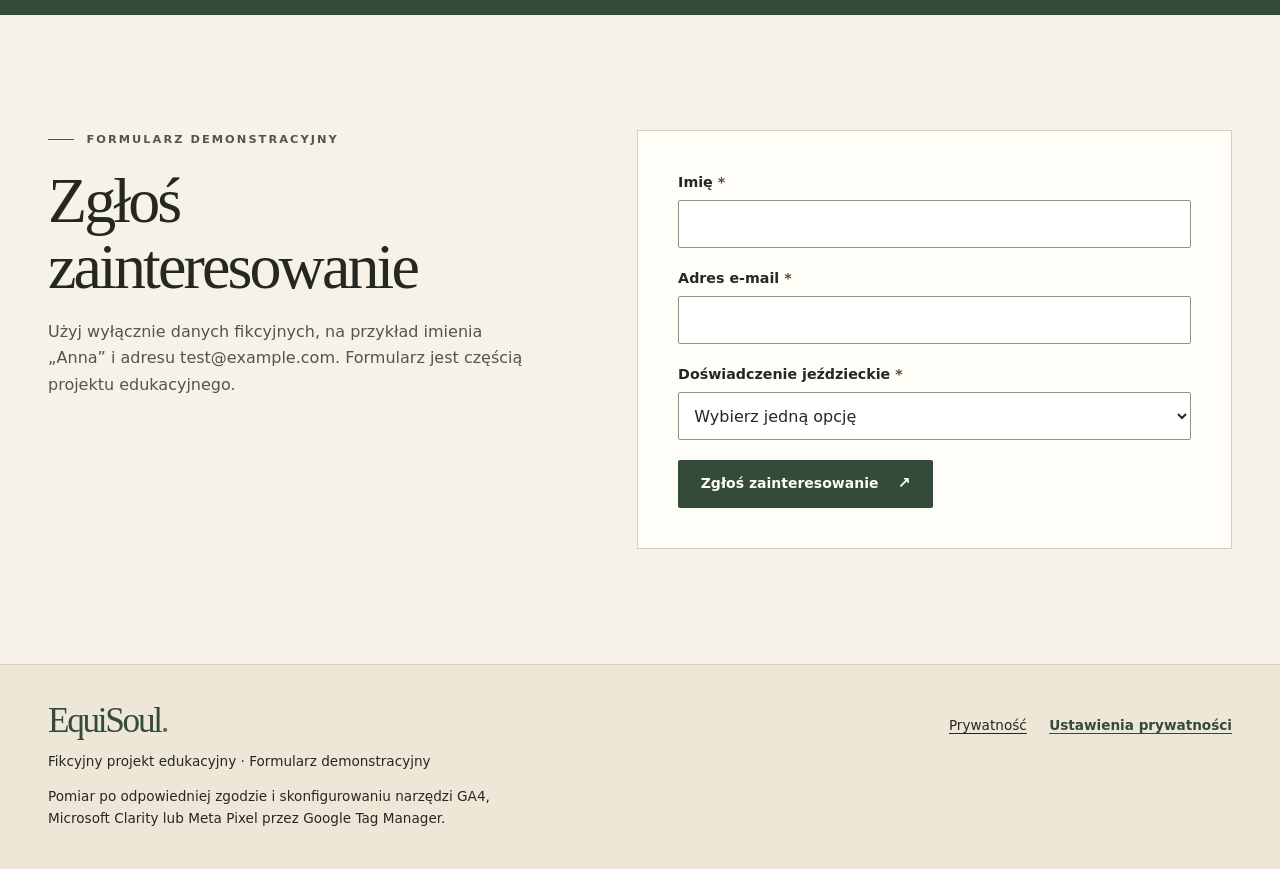
==== commit 45492fc1: "Update EquiSoul - academic requirements v2" ====
--- a/strona/index.html
+++ b/strona/index.html
@@ -9,7 +9,8 @@
   <title>Pierwszy raz w siodle | EquiSoul</title>
   <link rel="icon" href="assets/icons/favicon.svg" type="image/svg+xml">
   <link rel="stylesheet" href="css/style.css">
-  <script defer src="js/config.js"></script>
+  <script src="js/config.js"></script>
+  <script src="js/consent-cookiebot.js"></script>
   <script defer src="js/consent.js"></script>
   <script defer src="js/analytics.js"></script>
   <script defer src="js/main.js"></script>
@@ -69,7 +70,7 @@
 
     <section class="section program" id="workshop_program" aria-labelledby="program-title">
       <div class="wrap split">
-        <div>
+        <div id="workshop_program_summary">
           <p class="eyebrow on-dark"><span></span>Program warsztatów</p>
           <h2 id="program-title">Od pierwszego spotkania do pierwszej jazdy.</h2>
           <p>Przez cztery godziny poznasz kolejne etapy pracy z koniem. Na każdym możesz zadać pytanie lub poprosić o powtórzenie ćwiczenia.</p>
@@ -175,7 +176,7 @@
         </form>
         <div id="form-success" class="confirmation" tabindex="-1" hidden>
           <h3>Zgłoszenie demonstracyjne ukończone</h3>
-          <p>Dziękujemy za zainteresowanie warsztatami EquiSoul! Formularz demonstracyjny został poprawnie uzupełniony. Żadne dane osobowe nie zostały wysłane.</p>
+          <p>Demonstracja zakończona — dane nie zostały wysłane</p>
         </div>
       </div>
     </section>
